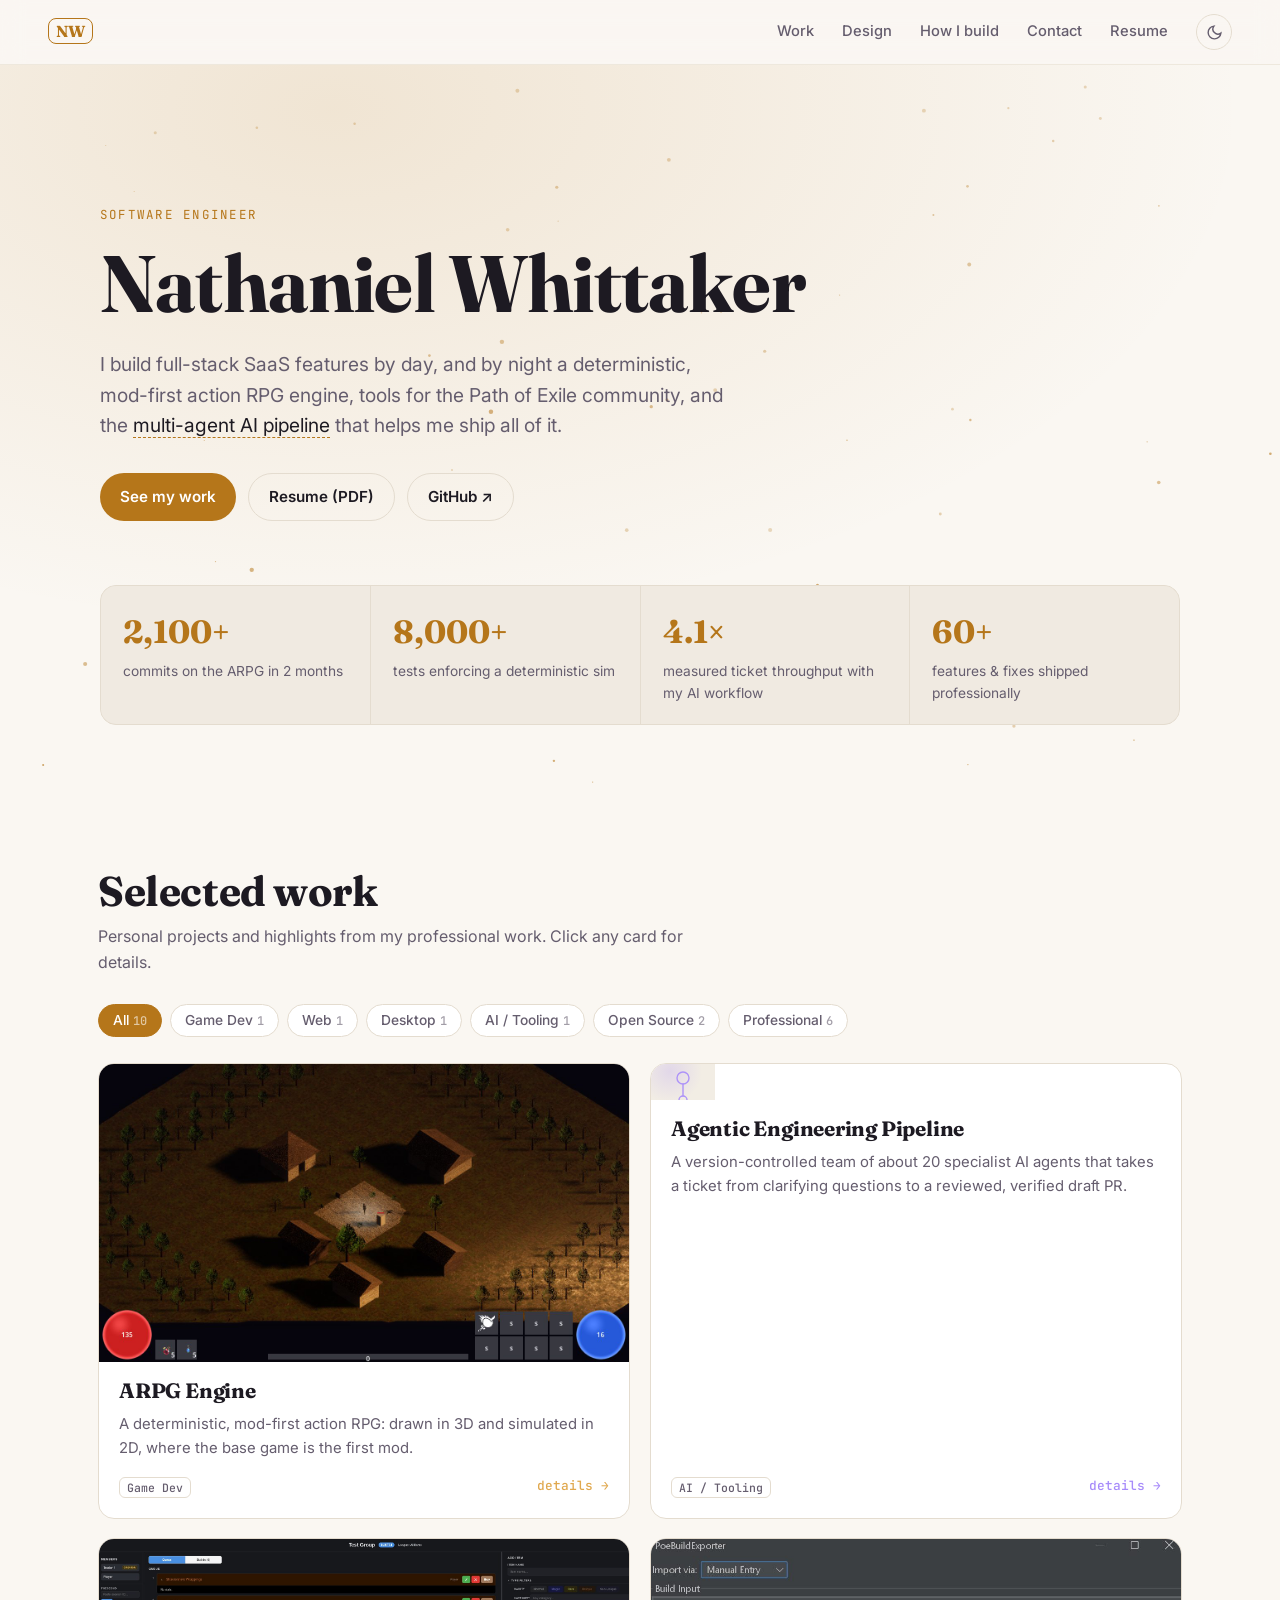
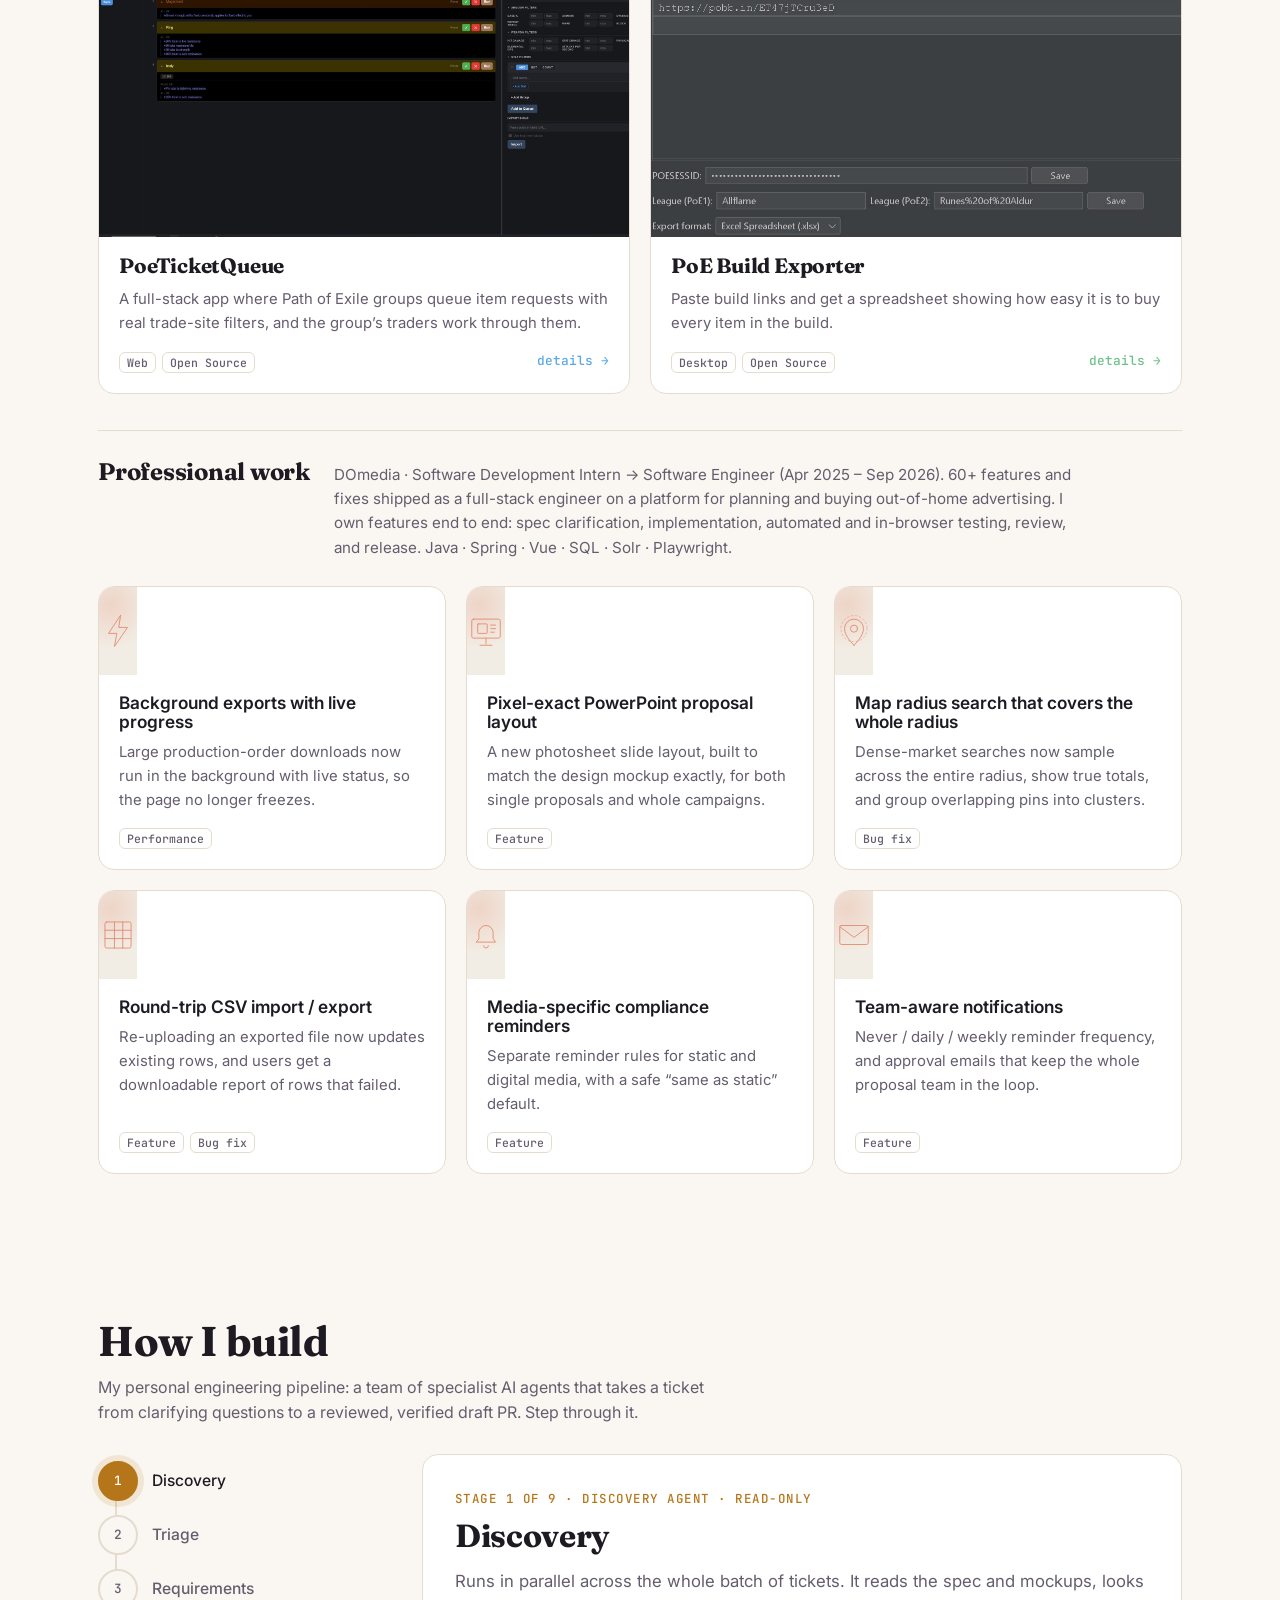
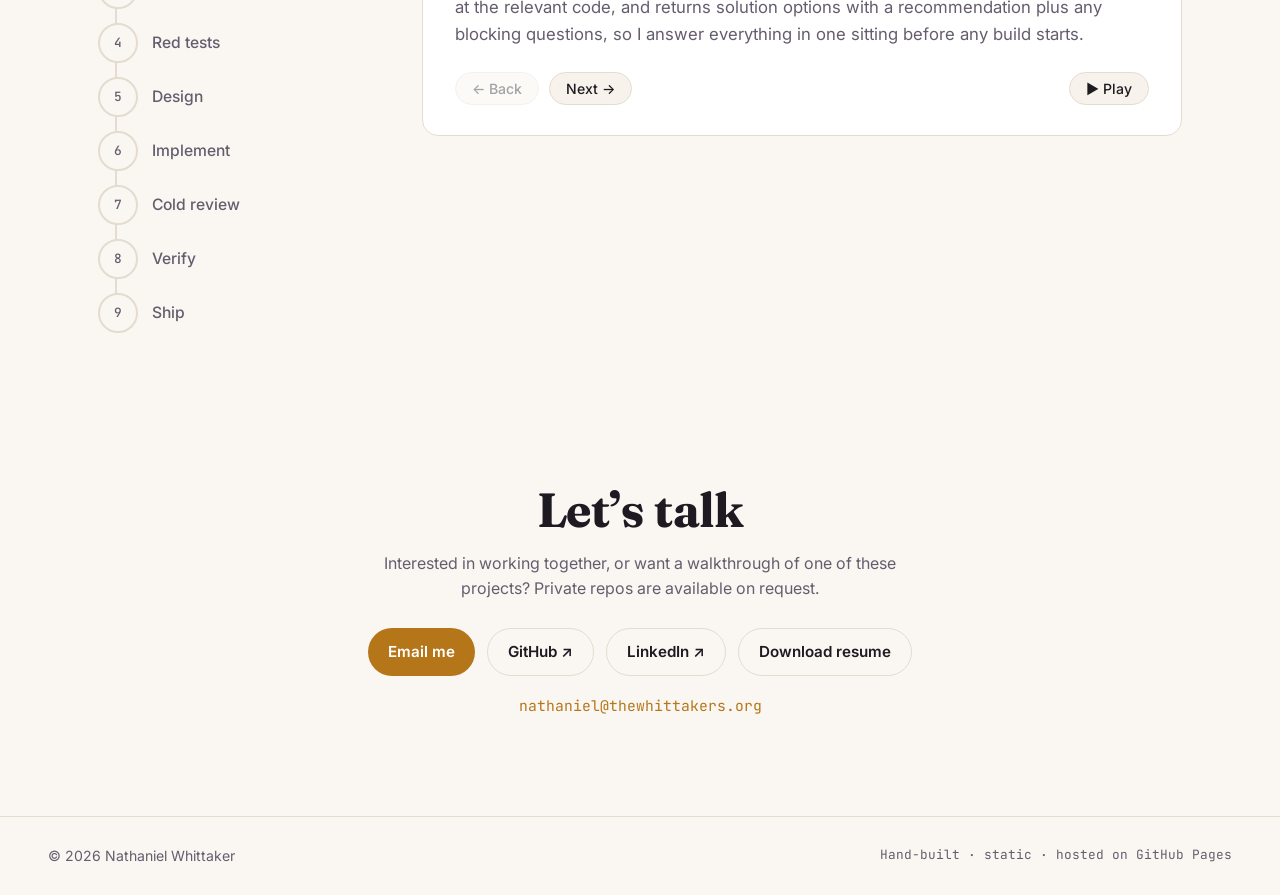
==== index.html @ 338451d9 "Initial portfolio site Static HTML/CSS/JS portfolio for GitHub Pages: projects, professional highlig" ====
<!doctype html>
<html lang="en">
<head>
  <meta charset="utf-8">
  <meta name="viewport" content="width=device-width, initial-scale=1">
  <title>Nathaniel Whittaker — Software Engineer</title>
  <meta name="description" content="Full-stack software engineer building SaaS products, game engines, and multi-agent AI development pipelines.">
  <meta property="og:title" content="Nathaniel Whittaker — Software Engineer">
  <meta property="og:description" content="Game engines, full-stack web apps, desktop tools, and agentic engineering pipelines.">
  <meta property="og:image" content="https://nathanielwhittaker.github.io/assets/img/arpg-01-town-overview.jpg">
  <link rel="icon" href="data:image/svg+xml,<svg xmlns='http://www.w3.org/2000/svg' viewBox='0 0 32 32'><rect width='32' height='32' rx='7' fill='%23141019'/><text x='16' y='22' font-size='16' font-family='Georgia,serif' font-weight='700' text-anchor='middle' fill='%23e0a84e'>NW</text></svg>">
  <link rel="preconnect" href="https://fonts.googleapis.com">
  <link rel="preconnect" href="https://fonts.gstatic.com" crossorigin>
  <link href="https://fonts.googleapis.com/css2?family=Fraunces:opsz,wght@9..144,500;9..144,700&family=Inter:wght@400;500;600&family=JetBrains+Mono:wght@400;500&display=swap" rel="stylesheet">
  <link rel="stylesheet" href="styles.css">
  <script>
    try { const t = localStorage.getItem('theme'); if (t) document.documentElement.dataset.theme = t; } catch (e) {}
  </script>
</head>
<body>
  <a class="skip" href="#work">Skip to projects</a>

  <header class="nav">
    <a class="brand" href="#top" aria-label="Home"><span class="brand-mark">NW</span></a>
    <nav>
      <a href="#work">Work</a>
      <a href="design.html">Design</a>
      <a href="#pipeline">How I build</a>
      <a href="#contact">Contact</a>
      <a href="assets/docs/Nathaniel-Whittaker-Resume.pdf" target="_blank" rel="noopener">Resume</a>
      <button class="theme-toggle" type="button" aria-label="Toggle color theme">
        <svg class="i-sun" viewBox="0 0 24 24" aria-hidden="true"><circle cx="12" cy="12" r="4"/><path d="M12 2v2M12 20v2M4.9 4.9l1.4 1.4M17.7 17.7l1.4 1.4M2 12h2M20 12h2M4.9 19.1l1.4-1.4M17.7 6.3l1.4-1.4"/></svg>
        <svg class="i-moon" viewBox="0 0 24 24" aria-hidden="true"><path d="M21 12.8A9 9 0 1 1 11.2 3a7 7 0 0 0 9.8 9.8z"/></svg>
      </button>
    </nav>
  </header>

  <main id="top">
    <section class="hero">
      <canvas id="embers" aria-hidden="true"></canvas>
      <div class="hero-inner">
        <p class="eyebrow">Software Engineer</p>
        <h1>Nathaniel Whittaker</h1>
        <p class="lede">I build full-stack SaaS features by day, and by night a deterministic, mod-first action RPG engine, tools for the Path of Exile community, and the <em>multi-agent AI pipeline</em> that helps me ship all of it.</p>
        <div class="hero-cta">
          <a class="btn btn-primary" href="#work">See my work</a>
          <a class="btn btn-ghost" href="assets/docs/Nathaniel-Whittaker-Resume.pdf" target="_blank" rel="noopener">Resume (PDF)</a>
          <a class="btn btn-ghost" href="https://github.com/nathanielwhittaker" target="_blank" rel="noopener">GitHub ↗</a>
        </div>
        <dl class="stats">
          <div><dt data-count="2100" data-suffix="+">0</dt><dd>commits on the ARPG in 2 months</dd></div>
          <div><dt data-count="8000" data-suffix="+">0</dt><dd>tests enforcing a deterministic sim</dd></div>
          <div><dt data-count="4.1" data-decimals="1" data-suffix="×">0</dt><dd>measured ticket throughput with my AI workflow</dd></div>
          <div><dt data-count="60" data-suffix="+">0</dt><dd>features &amp; fixes shipped professionally</dd></div>
        </dl>
      </div>
    </section>

    <section id="work" class="section">
      <div class="section-head">
        <h2>Selected work</h2>
        <p>Personal projects and highlights from my professional work. Click any card for details.</p>
      </div>
      <div class="filters" role="toolbar" aria-label="Filter projects"></div>
      <div class="grid" id="grid"></div>
    </section>

    <section id="pipeline" class="section">
      <div class="section-head">
        <h2>How I build</h2>
        <p>My personal engineering pipeline: a team of specialist AI agents that takes a ticket from clarifying questions to a reviewed, verified draft PR. Step through it.</p>
      </div>
      <div class="pipeline">
        <ol class="pipe-steps" role="tablist" aria-label="Pipeline stages"></ol>
        <div class="pipe-detail" role="tabpanel" aria-live="polite"></div>
      </div>
    </section>

    <section id="contact" class="section contact">
      <h2>Let’s talk</h2>
      <p>Interested in working together, or want a walkthrough of one of these projects? Private repos are available on request.</p>
      <div class="hero-cta">
        <a class="btn btn-primary" href="mailto:nathaniel@thewhittakers.org">Email me</a>
        <a class="btn btn-ghost" href="https://github.com/nathanielwhittaker" target="_blank" rel="noopener">GitHub ↗</a>
        <a class="btn btn-ghost" href="https://www.linkedin.com/in/nathaniel-whittaker-0b2863323" target="_blank" rel="noopener">LinkedIn ↗</a>
        <a class="btn btn-ghost" href="assets/docs/Nathaniel-Whittaker-Resume.pdf" download>Download resume</a>
      </div>
      <p class="email"><a href="mailto:nathaniel@thewhittakers.org">nathaniel@thewhittakers.org</a></p>
    </section>
  </main>

  <footer class="foot">
    <span>© <span id="year"></span> Nathaniel Whittaker</span>
    <span class="mono">Hand-built · static · hosted on GitHub Pages</span>
  </footer>

  <dialog id="modal" aria-labelledby="m-title">
    <button class="m-close" type="button" aria-label="Close">×</button>
    <div class="m-body"></div>
  </dialog>

  <script src="projects.js"></script>
  <script src="main.js"></script>
</body>
</html>
---- styles.css ----
:root {
  --bg: #0f0d13;
  --bg-2: #16131c;
  --card: #1b1722;
  --card-2: #221d2b;
  --line: #2e2838;
  --text: #ece7f2;
  --muted: #a59db1;
  --accent: #e0a84e;
  --accent-ink: #1a1206;
  --glow: rgba(224, 168, 78, .18);
  --shadow: 0 20px 50px -20px rgba(0, 0, 0, .7);
  --radius: 16px;
  --serif: 'Fraunces', Georgia, serif;
  --sans: 'Inter', system-ui, sans-serif;
  --mono: 'JetBrains Mono', ui-monospace, monospace;
  color-scheme: dark;
}
:root[data-theme="light"] {
  --bg: #faf7f2;
  --bg-2: #f2ede4;
  --card: #ffffff;
  --card-2: #f7f3ec;
  --line: #e4dccf;
  --text: #1d1a22;
  --muted: #655d6e;
  --accent: #b5761a;
  --accent-ink: #fff;
  --glow: rgba(181, 118, 26, .14);
  --shadow: 0 20px 50px -24px rgba(60, 40, 10, .35);
  color-scheme: light;
}

* { box-sizing: border-box; }
html { scroll-behavior: smooth; }
body {
  margin: 0; background: var(--bg); color: var(--text);
  font: 16px/1.6 var(--sans); -webkit-font-smoothing: antialiased;
}
img { max-width: 100%; display: block; }
a { color: inherit; }
h1, h2, h3 { font-family: var(--serif); font-weight: 700; line-height: 1.1; margin: 0; letter-spacing: -.01em; }
.mono { font-family: var(--mono); font-size: .8rem; }
.skip { position: absolute; left: -999px; }
.skip:focus { left: 16px; top: 16px; z-index: 99; background: var(--accent); color: var(--accent-ink); padding: 8px 12px; border-radius: 8px; }
:focus-visible { outline: 2px solid var(--accent); outline-offset: 3px; }

/* Nav */
.nav {
  position: sticky; top: 0; z-index: 20; display: flex; align-items: center; justify-content: space-between;
  padding: 14px clamp(16px, 4vw, 48px);
  background: color-mix(in srgb, var(--bg) 78%, transparent); backdrop-filter: blur(12px);
  border-bottom: 1px solid color-mix(in srgb, var(--line) 60%, transparent);
}
.brand-mark {
  font-family: var(--serif); font-weight: 700; color: var(--accent);
  border: 1.5px solid var(--accent); border-radius: 8px; padding: 2px 7px; text-decoration: none;
}
.brand { text-decoration: none; }
.nav nav { display: flex; align-items: center; gap: clamp(12px, 3vw, 28px); }
.nav nav a { text-decoration: none; color: var(--muted); font-size: .92rem; font-weight: 500; transition: color .2s; }
.nav nav a:hover { color: var(--text); }
.theme-toggle {
  background: none; border: 1px solid var(--line); border-radius: 999px; width: 36px; height: 36px;
  display: grid; place-items: center; cursor: pointer; color: var(--muted);
}
.theme-toggle svg { width: 17px; height: 17px; fill: none; stroke: currentColor; stroke-width: 2; stroke-linecap: round; }
.theme-toggle .i-moon { display: none; }
:root[data-theme="light"] .theme-toggle .i-sun { display: none; }
:root[data-theme="light"] .theme-toggle .i-moon { display: block; }

/* Hero */
.hero { position: relative; overflow: hidden; padding: clamp(72px, 12vw, 140px) clamp(16px, 4vw, 48px) 72px; }
.hero::before {
  content: ''; position: absolute; inset: -30% -10% auto; height: 120%;
  background: radial-gradient(ellipse at 30% 30%, var(--glow), transparent 60%);
  pointer-events: none;
}
#embers { position: absolute; inset: 0; width: 100%; height: 100%; pointer-events: none; }
.hero-inner { position: relative; max-width: 1080px; margin: 0 auto; }
.eyebrow { font-family: var(--mono); color: var(--accent); text-transform: uppercase; letter-spacing: .18em; font-size: .78rem; margin: 0 0 14px; }
.hero h1 { font-size: clamp(2.6rem, 7vw, 5rem); }
.lede { max-width: 640px; font-size: clamp(1.05rem, 2vw, 1.2rem); color: var(--muted); margin: 22px 0 32px; }
.lede em { color: var(--text); font-style: normal; border-bottom: 1px dashed var(--accent); }
.hero-cta { display: flex; gap: 12px; flex-wrap: wrap; }
.btn {
  display: inline-flex; align-items: center; gap: 6px; padding: 11px 20px; border-radius: 999px;
  font-weight: 600; font-size: .95rem; text-decoration: none; transition: transform .2s, box-shadow .2s, background .2s;
}
.btn-primary { background: var(--accent); color: var(--accent-ink); }
.btn-primary:hover { transform: translateY(-2px); box-shadow: 0 10px 24px -8px var(--accent); }
.btn-ghost { border: 1px solid var(--line); color: var(--text); }
.btn-ghost:hover { border-color: var(--accent); }
.stats {
  display: grid; grid-template-columns: repeat(4, 1fr); gap: 1px; margin: 64px 0 0;
  background: var(--line); border: 1px solid var(--line); border-radius: var(--radius); overflow: hidden;
}
.stats div { background: color-mix(in srgb, var(--bg-2) 90%, transparent); padding: 20px 22px; }
.stats dt { font-family: var(--serif); font-size: 2rem; font-weight: 700; color: var(--accent); }
.stats dd { margin: 2px 0 0; color: var(--muted); font-size: .86rem; }

/* Sections */
.section { max-width: 1180px; margin: 0 auto; padding: 72px clamp(16px, 4vw, 48px); }
.section-head { margin-bottom: 28px; }
.section-head h2 { font-size: clamp(1.9rem, 4vw, 2.6rem); }
.section-head p { color: var(--muted); max-width: 620px; margin: 10px 0 0; }

/* Filters */
.filters { display: flex; flex-wrap: wrap; gap: 8px; margin-bottom: 26px; }
.chip {
  font: 500 .86rem var(--sans); color: var(--muted); background: var(--card); border: 1px solid var(--line);
  border-radius: 999px; padding: 7px 14px; cursor: pointer; transition: all .2s;
}
.chip:hover { color: var(--text); border-color: var(--muted); }
.chip[aria-pressed="true"] { background: var(--accent); color: var(--accent-ink); border-color: var(--accent); }
.chip .n { opacity: .6; margin-left: 4px; font-family: var(--mono); font-size: .75rem; }

/* Grid + cards */
.grid { display: grid; grid-template-columns: repeat(6, 1fr); gap: 20px; }
.card {
  --a: var(--accent);
  grid-column: span 2; position: relative; display: flex; flex-direction: column; text-align: left;
  background: var(--card); border: 1px solid var(--line); border-radius: var(--radius); overflow: hidden;
  cursor: pointer; color: inherit; font: inherit; padding: 0;
  transition: transform .35s cubic-bezier(.2,.8,.2,1), border-color .25s, box-shadow .35s, opacity .35s;
  transform-style: preserve-3d; will-change: transform;
}
.card:not(.pro) { grid-column: span 3; }
.card:hover { border-color: color-mix(in srgb, var(--a) 60%, var(--line)); box-shadow: var(--shadow), 0 0 0 1px color-mix(in srgb, var(--a) 25%, transparent); }
.card::after {
  content: ''; position: absolute; inset: 0; pointer-events: none; opacity: 0; transition: opacity .3s;
  background: radial-gradient(400px circle at var(--mx, 50%) var(--my, 50%), color-mix(in srgb, var(--a) 16%, transparent), transparent 45%);
}
.card:hover::after { opacity: 1; }
.card.hide { display: none; }
.card.enter { animation: enter .45s cubic-bezier(.2,.8,.2,1) both; }
@keyframes enter { from { opacity: 0; transform: translateY(14px) scale(.98); } }

.thumb { aspect-ratio: 16 / 9; overflow: hidden; background: var(--bg-2); position: relative; }
.thumb img { width: 100%; height: 100%; object-fit: cover; object-position: top left; transition: transform .6s cubic-bezier(.2,.8,.2,1); }
.card:hover .thumb img { transform: scale(1.05); }
.thumb.glyph { display: grid; place-items: center; background:
  radial-gradient(circle at 30% 20%, color-mix(in srgb, var(--a) 22%, transparent), transparent 60%), var(--bg-2); }
.thumb.glyph svg { width: 64px; height: 64px; stroke: var(--a); fill: none; stroke-width: 1.4; stroke-linecap: round; stroke-linejoin: round; opacity: .9; }
.card.pro .thumb { aspect-ratio: auto; height: 88px; }
.card.pro .thumb.glyph svg { width: 38px; height: 38px; }
.card-body { padding: 18px 20px 20px; display: flex; flex-direction: column; gap: 10px; flex: 1; }
.card h3 { font-size: 1.3rem; }
.card.pro h3 { font-size: 1.08rem; font-family: var(--sans); font-weight: 600; letter-spacing: 0; }
.card p { margin: 0; color: var(--muted); font-size: .93rem; }
.tags { display: flex; flex-wrap: wrap; gap: 6px; margin-top: auto; padding-top: 6px; }
.tag { font: 500 .72rem var(--mono); color: var(--muted); border: 1px solid var(--line); border-radius: 6px; padding: 2px 7px; }
.more { font: 500 .8rem var(--mono); color: var(--a); }

.pro-head {
  grid-column: 1 / -1; display: grid; grid-template-columns: auto 1fr; gap: 6px 24px; align-items: baseline;
  padding: 28px 0 6px; border-top: 1px solid var(--line); margin-top: 16px;
}
.pro-head h3 { font-size: 1.5rem; }
.pro-head p { margin: 0; color: var(--muted); font-size: .95rem; max-width: 760px; }
.pro-head.hide { display: none; }

/* Pipeline */
.pipeline { display: grid; grid-template-columns: 300px 1fr; gap: 24px; align-items: start; }
.pipe-steps { list-style: none; margin: 0; padding: 0; position: relative; counter-reset: s; }
.pipe-steps::before { content: ''; position: absolute; left: 17px; top: 18px; bottom: 18px; width: 2px; background: var(--line); }
.pipe-steps .fill { position: absolute; left: 17px; top: 18px; width: 2px; background: var(--accent); transition: height .45s cubic-bezier(.2,.8,.2,1); }
.pipe-steps button {
  counter-increment: s; position: relative; display: flex; align-items: center; gap: 14px; width: 100%;
  background: none; border: 0; color: var(--muted); font: 500 .98rem var(--sans); padding: 7px 0; cursor: pointer; text-align: left;
}
.pipe-steps button::before {
  content: counter(s); flex: none; width: 36px; height: 36px; border-radius: 50%; display: grid; place-items: center;
  background: var(--bg); border: 2px solid var(--line); font: 500 .8rem var(--mono); transition: all .25s;
}
.pipe-steps button:hover { color: var(--text); }
.pipe-steps button.done::before { border-color: var(--accent); color: var(--accent); }
.pipe-steps button[aria-selected="true"] { color: var(--text); }
.pipe-steps button[aria-selected="true"]::before { background: var(--accent); border-color: var(--accent); color: var(--accent-ink); box-shadow: 0 0 0 6px var(--glow); }
.pipe-detail {
  position: sticky; top: 90px; background: var(--card); border: 1px solid var(--line); border-radius: var(--radius);
  padding: 30px 32px; min-height: 280px; display: flex; flex-direction: column;
}
.pipe-detail .who { font: 500 .78rem var(--mono); color: var(--accent); text-transform: uppercase; letter-spacing: .12em; }
.pipe-detail h3 { font-size: 2rem; margin: 8px 0 14px; }
.pipe-detail p { color: var(--muted); font-size: 1.05rem; margin: 0; }
.pipe-detail .anim { animation: enter .35s ease both; }
.pipe-nav { display: flex; gap: 10px; margin-top: auto; padding-top: 24px; align-items: center; }
.pipe-nav button { background: var(--card-2); border: 1px solid var(--line); color: var(--text); border-radius: 999px; padding: 7px 16px; cursor: pointer; font: 500 .88rem var(--sans); }
.pipe-nav button:hover:not(:disabled) { border-color: var(--accent); }
.pipe-nav button:disabled { opacity: .4; cursor: default; }
.pipe-nav .auto { margin-left: auto; }
.pipe-nav .auto[aria-pressed="true"] { background: var(--accent); color: var(--accent-ink); border-color: var(--accent); }

/* Contact / footer */
.contact { text-align: center; }
.contact h2 { font-size: clamp(2rem, 5vw, 3rem); }
.contact p { color: var(--muted); max-width: 520px; margin: 14px auto 26px; }
.contact .hero-cta { justify-content: center; }
.foot { display: flex; justify-content: space-between; flex-wrap: wrap; gap: 8px; padding: 28px clamp(16px, 4vw, 48px); border-top: 1px solid var(--line); color: var(--muted); font-size: .88rem; }

/* Modal */
dialog {
  width: min(920px, calc(100vw - 32px)); max-height: calc(100vh - 48px); padding: 0; border: 1px solid var(--line);
  border-radius: 20px; background: var(--card); color: var(--text); box-shadow: 0 40px 100px -20px rgba(0,0,0,.8); overflow: hidden;
}
dialog[open] { animation: pop .3s cubic-bezier(.2,.8,.2,1); }
dialog::backdrop { background: rgba(8, 6, 12, .7); backdrop-filter: blur(6px); }
@keyframes pop { from { opacity: 0; transform: translateY(20px) scale(.97); } }
.m-body { overflow-y: auto; max-height: calc(100vh - 48px); }
.m-close {
  position: absolute; top: 12px; right: 12px; z-index: 3; width: 38px; height: 38px; border-radius: 50%;
  border: 1px solid var(--line); background: color-mix(in srgb, var(--card) 85%, transparent); color: var(--text);
  font-size: 1.4rem; line-height: 1; cursor: pointer; backdrop-filter: blur(6px);
}
.gallery { position: relative; background: #000; aspect-ratio: 16 / 9; }
.gallery img { width: 100%; height: 100%; object-fit: contain; transition: opacity .3s; }
.gallery .g-btn {
  position: absolute; top: 50%; transform: translateY(-50%); width: 42px; height: 42px; border-radius: 50%;
  border: 0; background: rgba(0,0,0,.55); color: #fff; font-size: 1.3rem; cursor: pointer;
}
.gallery .prev { left: 12px; } .gallery .next { right: 12px; }
.dots { position: absolute; bottom: 12px; left: 0; right: 0; display: flex; justify-content: center; gap: 6px; }
.dots button { width: 8px; height: 8px; border-radius: 50%; border: 0; padding: 0; background: rgba(255,255,255,.4); cursor: pointer; }
.dots button[aria-current="true"] { background: #fff; width: 22px; border-radius: 4px; }
.m-content { padding: 28px 32px 32px; }
.m-content h2 { font-size: clamp(1.7rem, 4vw, 2.3rem); padding-right: 40px; }
.m-content .tagline { color: var(--muted); font-size: 1.08rem; margin: 10px 0 20px; }
.m-content p { color: var(--text); opacity: .88; }
.m-metrics { display: flex; flex-wrap: wrap; gap: 10px; margin: 20px 0; }
.m-metrics div { background: var(--card-2); border: 1px solid var(--line); border-radius: 12px; padding: 10px 16px; }
.m-metrics b { font-family: var(--serif); font-size: 1.3rem; color: var(--a, var(--accent)); display: block; }
.m-metrics span { color: var(--muted); font-size: .8rem; }
.m-content h4 { font: 600 .78rem var(--mono); text-transform: uppercase; letter-spacing: .14em; color: var(--muted); margin: 24px 0 10px; }
.m-content ul { margin: 0; padding-left: 0; list-style: none; display: grid; gap: 8px; }
.m-content li { padding-left: 22px; position: relative; }
.m-content li::before { content: '◆'; position: absolute; left: 0; top: 1px; color: var(--a, var(--accent)); font-size: .7rem; }
.m-links { display: flex; gap: 10px; flex-wrap: wrap; margin-top: 26px; }
.m-links span { color: var(--muted); font-size: .9rem; border: 1px dashed var(--line); border-radius: 999px; padding: 9px 16px; }

/* Responsive */
@media (max-width: 900px) {
  .grid { grid-template-columns: repeat(2, 1fr); }
  .card, .card:not(.pro) { grid-column: span 1; }
  .stats { grid-template-columns: repeat(2, 1fr); }
  .pipeline { grid-template-columns: 1fr; }
  .pipe-detail { position: static; }
  .pro-head { grid-template-columns: 1fr; }
}
@media (max-width: 600px) {
  .grid { grid-template-columns: 1fr; }
  .nav nav a:not(:last-of-type) { display: none; }
  .m-content { padding: 22px 20px 26px; }
  .pipe-steps { display: flex; overflow-x: auto; gap: 4px; padding-bottom: 8px; }
  .pipe-steps::before, .pipe-steps .fill { display: none; }
  .pipe-steps button { flex-direction: column; gap: 4px; font-size: .72rem; min-width: 72px; text-align: center; }
}
@media (prefers-reduced-motion: reduce) {
  *, *::before, *::after { animation: none !important; transition: none !important; }
  html { scroll-behavior: auto; }
}
.contact .email { margin-top: 18px; font-family: var(--mono); font-size: .92rem; }
.contact .email a { color: var(--accent); text-decoration: none; }
.contact .email a:hover { text-decoration: underline; }

/* ---------- Design rationale page ---------- */
.nav nav a[aria-current="page"] { color: var(--text); }
.hero-sm { padding-top: clamp(56px, 9vw, 104px); padding-bottom: 24px; }
.hero-sm h1 { font-size: clamp(2.3rem, 6vw, 4.2rem); }
.hero-sm .stats { margin-top: 44px; }
.eyebrow a { color: inherit; text-decoration: none; }
.eyebrow a:hover { text-decoration: underline; }
.section-head p b { color: var(--text); font-weight: 600; }

.adr-grid { display: grid; grid-template-columns: repeat(2, 1fr); gap: 20px; align-items: start; }
.adr {
  background: var(--card); border: 1px solid var(--line); border-radius: var(--radius);
  padding: 24px 26px 22px; display: flex; flex-direction: column; gap: 16px;
  animation: enter .45s cubic-bezier(.2,.8,.2,1) both;
}
.adr.hide, .evo.hide { display: none; }
.adr-meta { display: flex; flex-wrap: wrap; align-items: center; gap: 10px; font: 500 .74rem var(--mono); color: var(--muted); }
.adr-kind {
  display: inline-block; font: 500 .7rem var(--mono); text-transform: uppercase; letter-spacing: .1em;
  border-radius: 6px; padding: 2px 8px; border: 1px solid currentColor;
}
.adr-kind.technical { color: #6aa8e8; }
.adr-kind.game { color: var(--accent); }
:root[data-theme="light"] .adr-kind.technical { color: #2f6db0; }
.adr h3 { font-size: 1.45rem; margin-top: 8px; }
.adr dl { margin: 0; display: grid; gap: 4px; }
.adr dt { font: 600 .72rem var(--mono); text-transform: uppercase; letter-spacing: .14em; color: var(--muted); margin-top: 10px; }
.adr dt:first-child { margin-top: 0; }
.adr dd { margin: 0; font-size: .95rem; color: var(--text); opacity: .9; }
.adr code, .evo code { font: .85em var(--mono); background: var(--card-2); border: 1px solid var(--line); border-radius: 5px; padding: 0 5px; }
.opts { list-style: none; margin: 4px 0 0; padding: 0; display: grid; gap: 7px; }
.opts li { position: relative; padding-left: 24px; font-size: .92rem; }
.opts li::before { position: absolute; left: 0; top: 0; font: 600 .9rem var(--mono); }
.opts li.no::before { content: '✕'; color: var(--muted); }
.opts li.yes::before { content: '✓'; color: var(--accent); }
.opts li.no b { font-weight: 500; color: var(--muted); }
.opts li.yes b { font-weight: 600; }
.opts li span { color: var(--muted); }
.opts li.no span::before { content: '— '; }
.opts li.yes span { font: 500 .72rem var(--mono); color: var(--accent); text-transform: uppercase; letter-spacing: .1em; margin-left: 6px; }
.adr blockquote {
  margin: 4px 0 0; padding: 12px 16px; border-left: 3px solid var(--accent); background: var(--card-2);
  border-radius: 0 10px 10px 0; font: 500 1rem/1.5 var(--serif); font-style: italic;
}
.adr blockquote cite { display: block; margin-top: 6px; font: 500 .72rem var(--mono); font-style: normal; color: var(--muted); }

.evo-grid { display: grid; gap: 20px; }
.evo { background: var(--card); border: 1px solid var(--line); border-radius: var(--radius); padding: 24px 26px; }
.evo h3 { font-size: 1.35rem; display: flex; flex-wrap: wrap; align-items: center; gap: 12px; }
.evo ol { list-style: none; margin: 22px 0 0; padding: 0; display: grid; grid-auto-flow: column; grid-auto-columns: 1fr; gap: 14px; position: relative; }
.evo ol::before { content: ''; position: absolute; left: 6px; right: 6px; top: 6px; height: 2px; background: var(--line); }
.evo li { position: relative; padding-top: 24px; }
.evo li::before {
  content: ''; position: absolute; left: 0; top: 0; width: 14px; height: 14px; border-radius: 50%;
  background: var(--bg); border: 2px solid var(--muted);
}
.evo li.now::before { background: var(--accent); border-color: var(--accent); box-shadow: 0 0 0 5px var(--glow); }
.evo .when { display: block; font: 500 .72rem var(--mono); color: var(--muted); margin-bottom: 4px; }
.evo li b { display: block; font-weight: 600; }
.evo li:not(.now) b { color: var(--muted); }
.evo li p { margin: 4px 0 0; color: var(--muted); font-size: .9rem; }
.evo .lesson { margin: 20px 0 0; padding-top: 16px; border-top: 1px dashed var(--line); font-size: .95rem; }
.evo .lesson::before { content: 'Takeaway · '; font: 600 .72rem var(--mono); text-transform: uppercase; letter-spacing: .12em; color: var(--accent); }

@media (max-width: 900px) {
  .adr-grid { grid-template-columns: 1fr; }
  .evo ol { grid-auto-flow: row; grid-auto-columns: auto; gap: 18px; padding-left: 26px; }
  .evo ol::before { left: 6px; right: auto; top: 6px; bottom: 6px; width: 2px; height: auto; }
  .evo li { padding-top: 0; }
  .evo li::before { left: -26px; top: 3px; }
}
@media (max-width: 600px) {
  .adr, .evo { padding: 20px 18px; }
}
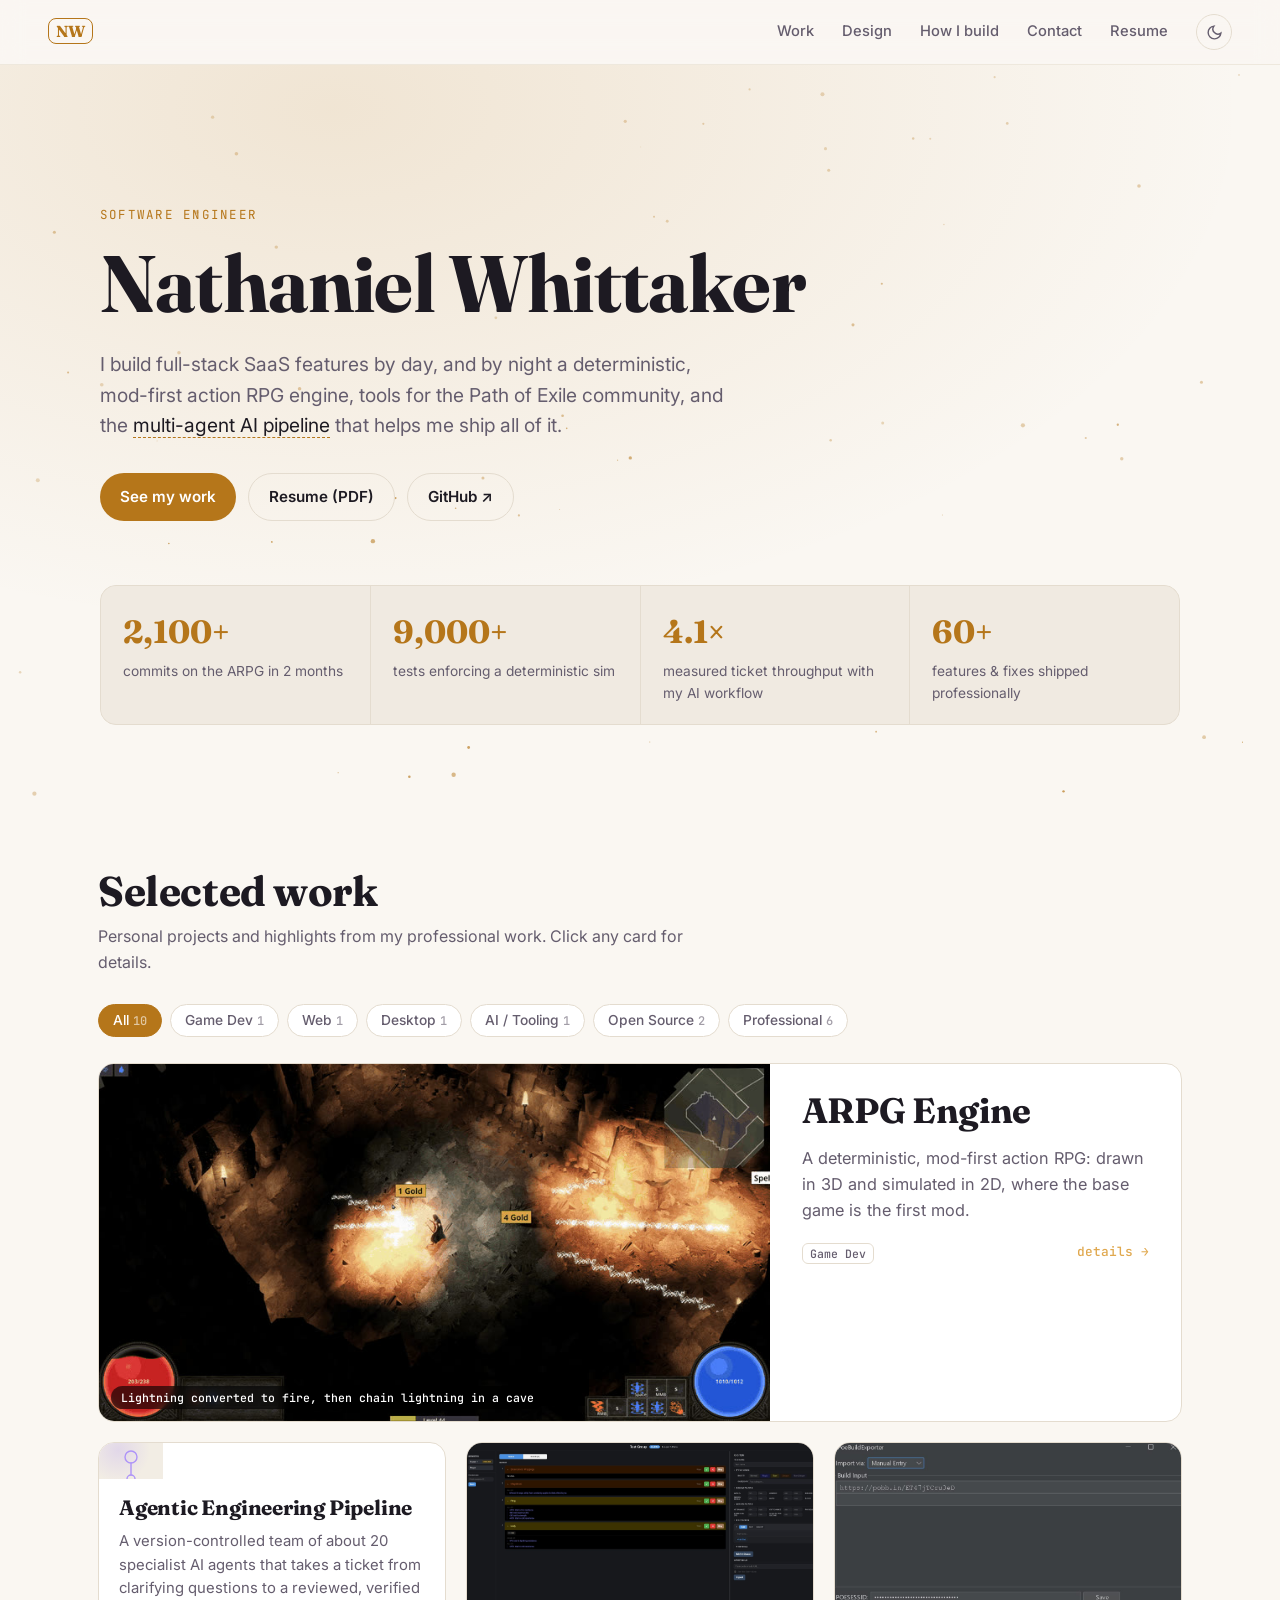
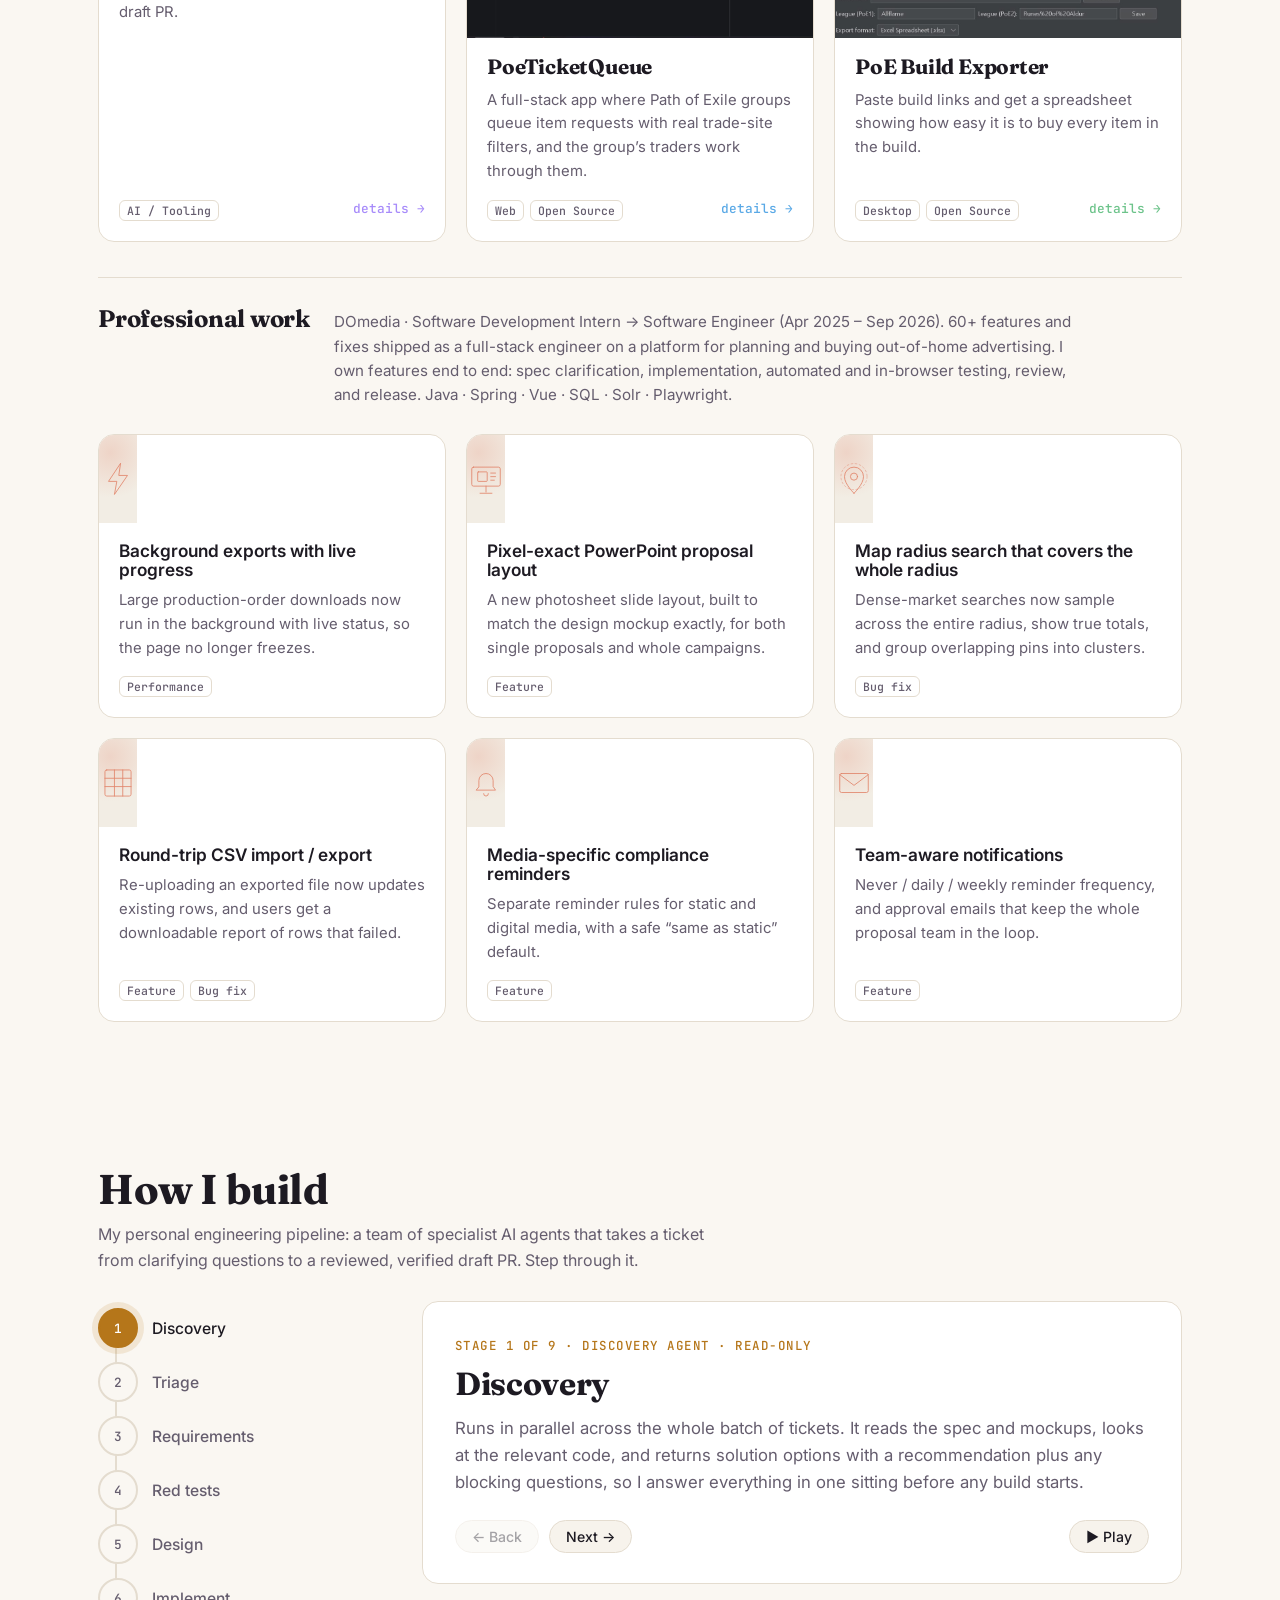
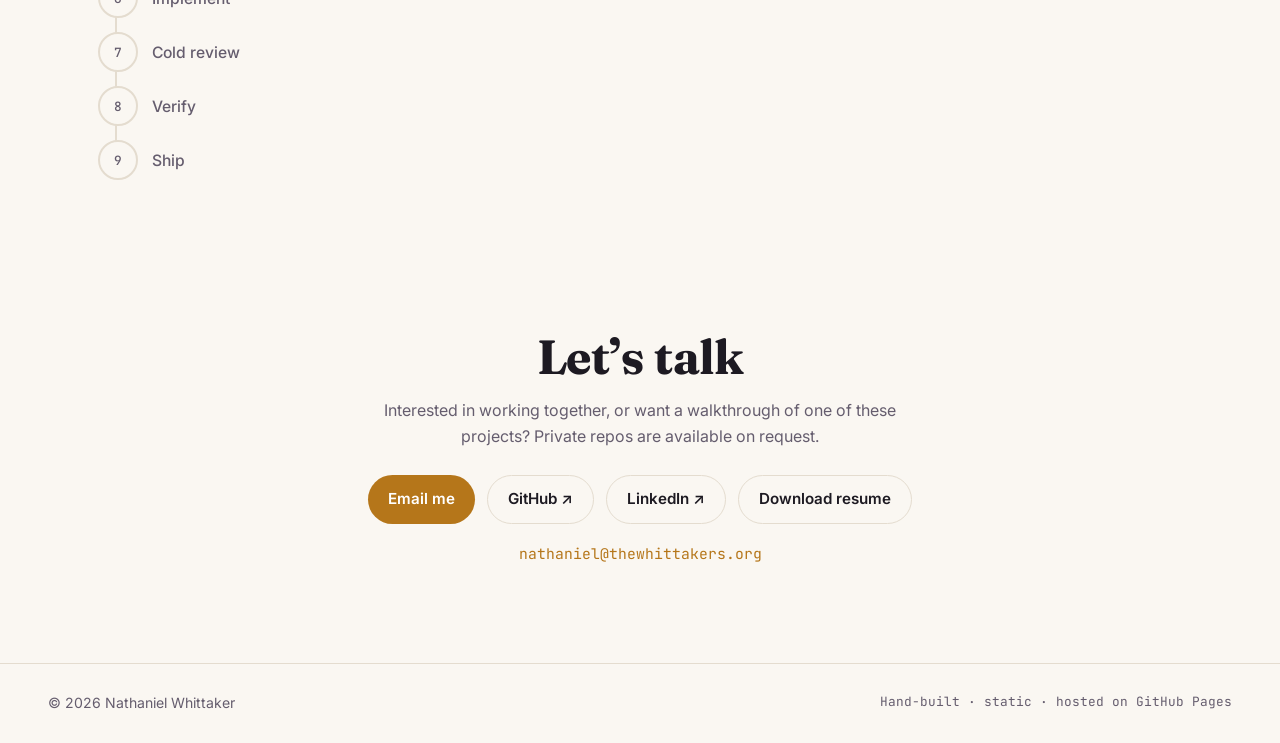
==== commit 0500ea4d: "Update ARPG test count to 9,000+ to match the devlog" ====
--- a/index.html
+++ b/index.html
@@ -49,7 +49,7 @@
         </div>
         <dl class="stats">
           <div><dt data-count="2100" data-suffix="+">0</dt><dd>commits on the ARPG in 2 months</dd></div>
-          <div><dt data-count="8000" data-suffix="+">0</dt><dd>tests enforcing a deterministic sim</dd></div>
+          <div><dt data-count="9000" data-suffix="+">0</dt><dd>tests enforcing a deterministic sim</dd></div>
           <div><dt data-count="4.1" data-decimals="1" data-suffix="×">0</dt><dd>measured ticket throughput with my AI workflow</dd></div>
           <div><dt data-count="60" data-suffix="+">0</dt><dd>features &amp; fixes shipped professionally</dd></div>
         </dl>
--- a/styles.css
+++ b/styles.css
@@ -337,3 +337,26 @@
 @media (max-width: 600px) {
   .adr, .evo { padding: 20px 18px; }
 }
+
+/* ---------- Gameplay clips + hero project card ---------- */
+.thumb video { width: 100%; height: 100%; object-fit: cover; display: block; transition: transform .6s cubic-bezier(.2,.8,.2,1); }
+.card:hover .thumb video { transform: scale(1.03); }
+.thumb .cap {
+  position: absolute; left: 12px; bottom: 12px; font: 500 .72rem var(--mono); color: #fff;
+  background: rgba(0, 0, 0, .62); backdrop-filter: blur(4px); padding: 4px 10px; border-radius: 999px; pointer-events: none;
+}
+.gallery .g-media { width: 100%; height: 100%; transition: opacity .3s; }
+.gallery video { width: 100%; height: 100%; object-fit: contain; display: block; }
+.dots button.is-video { box-shadow: inset 0 0 0 1.5px var(--a, var(--accent)); }
+
+.card.hero-card { grid-column: 1 / -1; flex-direction: row; }
+.card.hero-card .thumb { flex: 0 0 62%; aspect-ratio: 800 / 426; }
+.card.hero-card .card-body { justify-content: center; padding: 28px 32px; gap: 14px; }
+.card.hero-card h3 { font-size: clamp(1.6rem, 3vw, 2.2rem); }
+.card.hero-card p { font-size: 1.02rem; }
+.grid .card:not(.pro):not(.hero-card) { grid-column: span 2; }
+@media (max-width: 900px) {
+  .card.hero-card { grid-column: 1 / -1; flex-direction: column; }
+  .card.hero-card .thumb { flex: none; }
+  .grid .card:not(.pro):not(.hero-card) { grid-column: span 1; }
+}
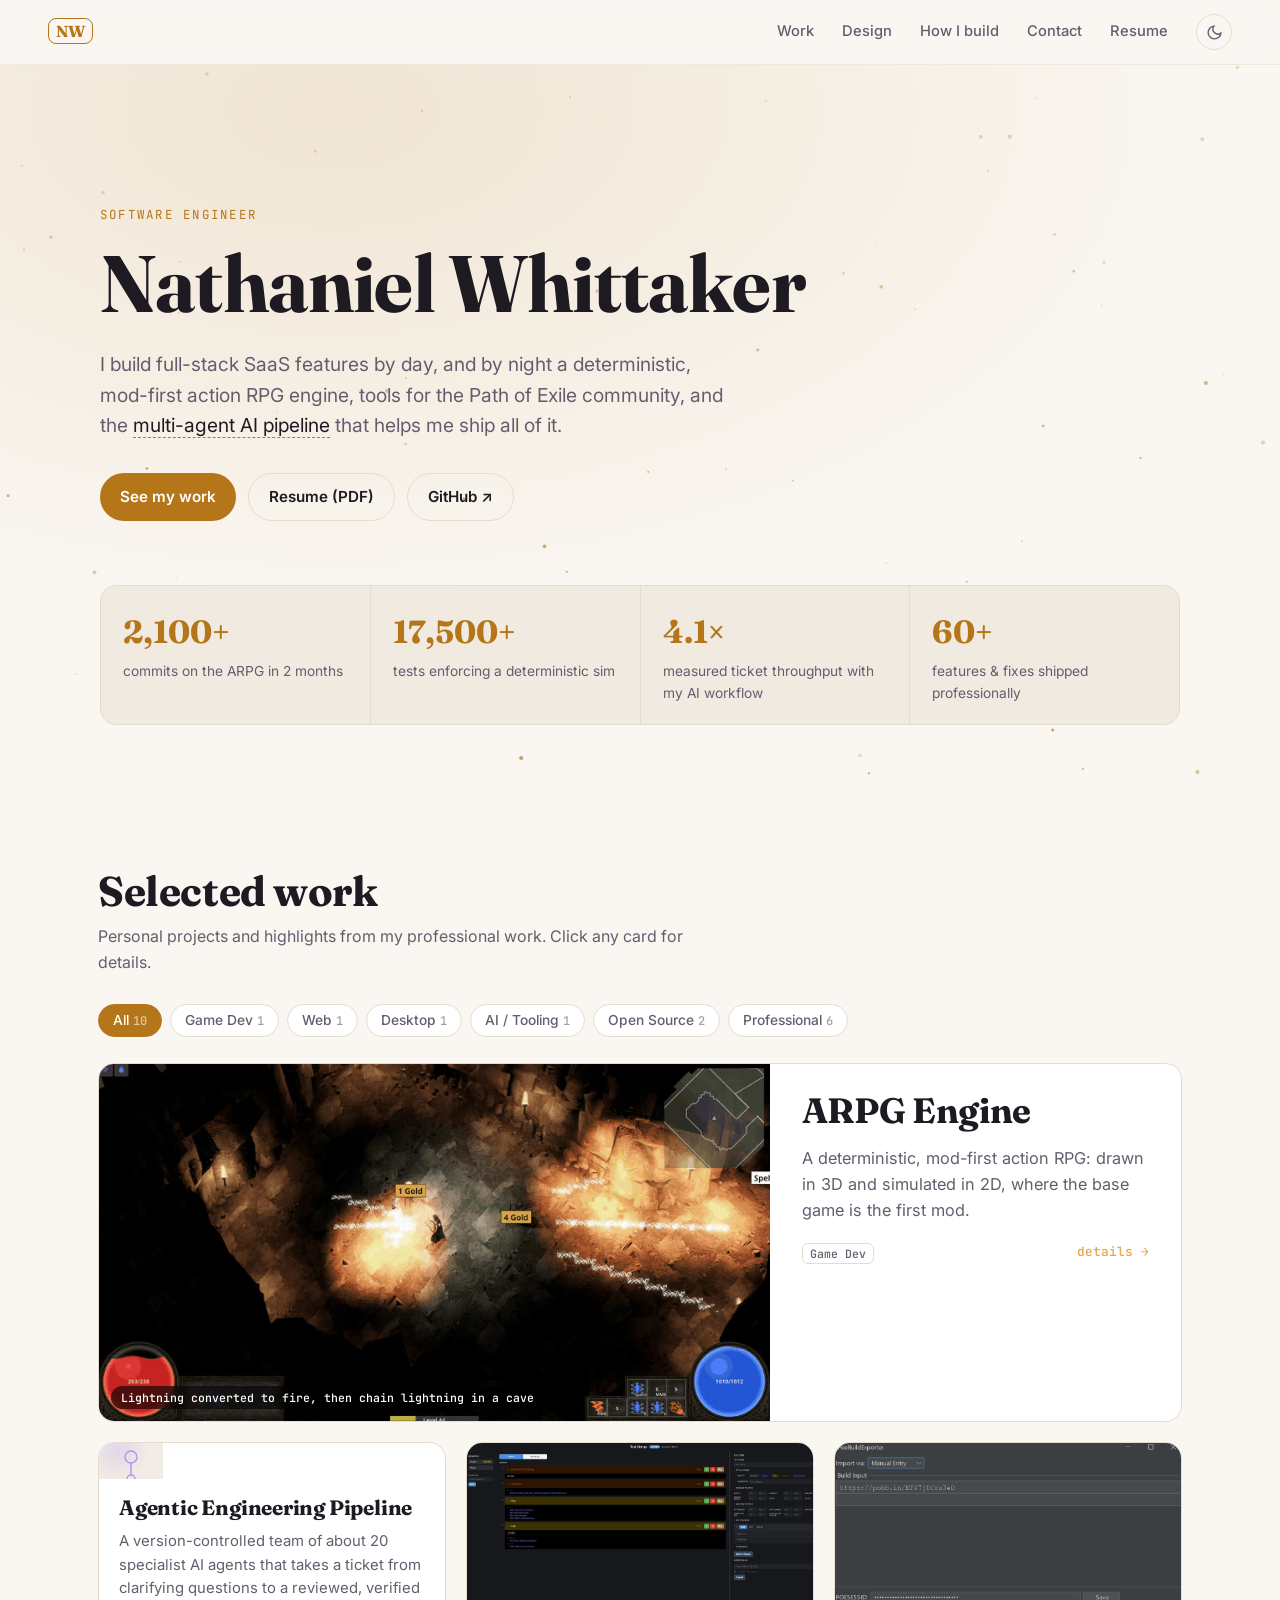
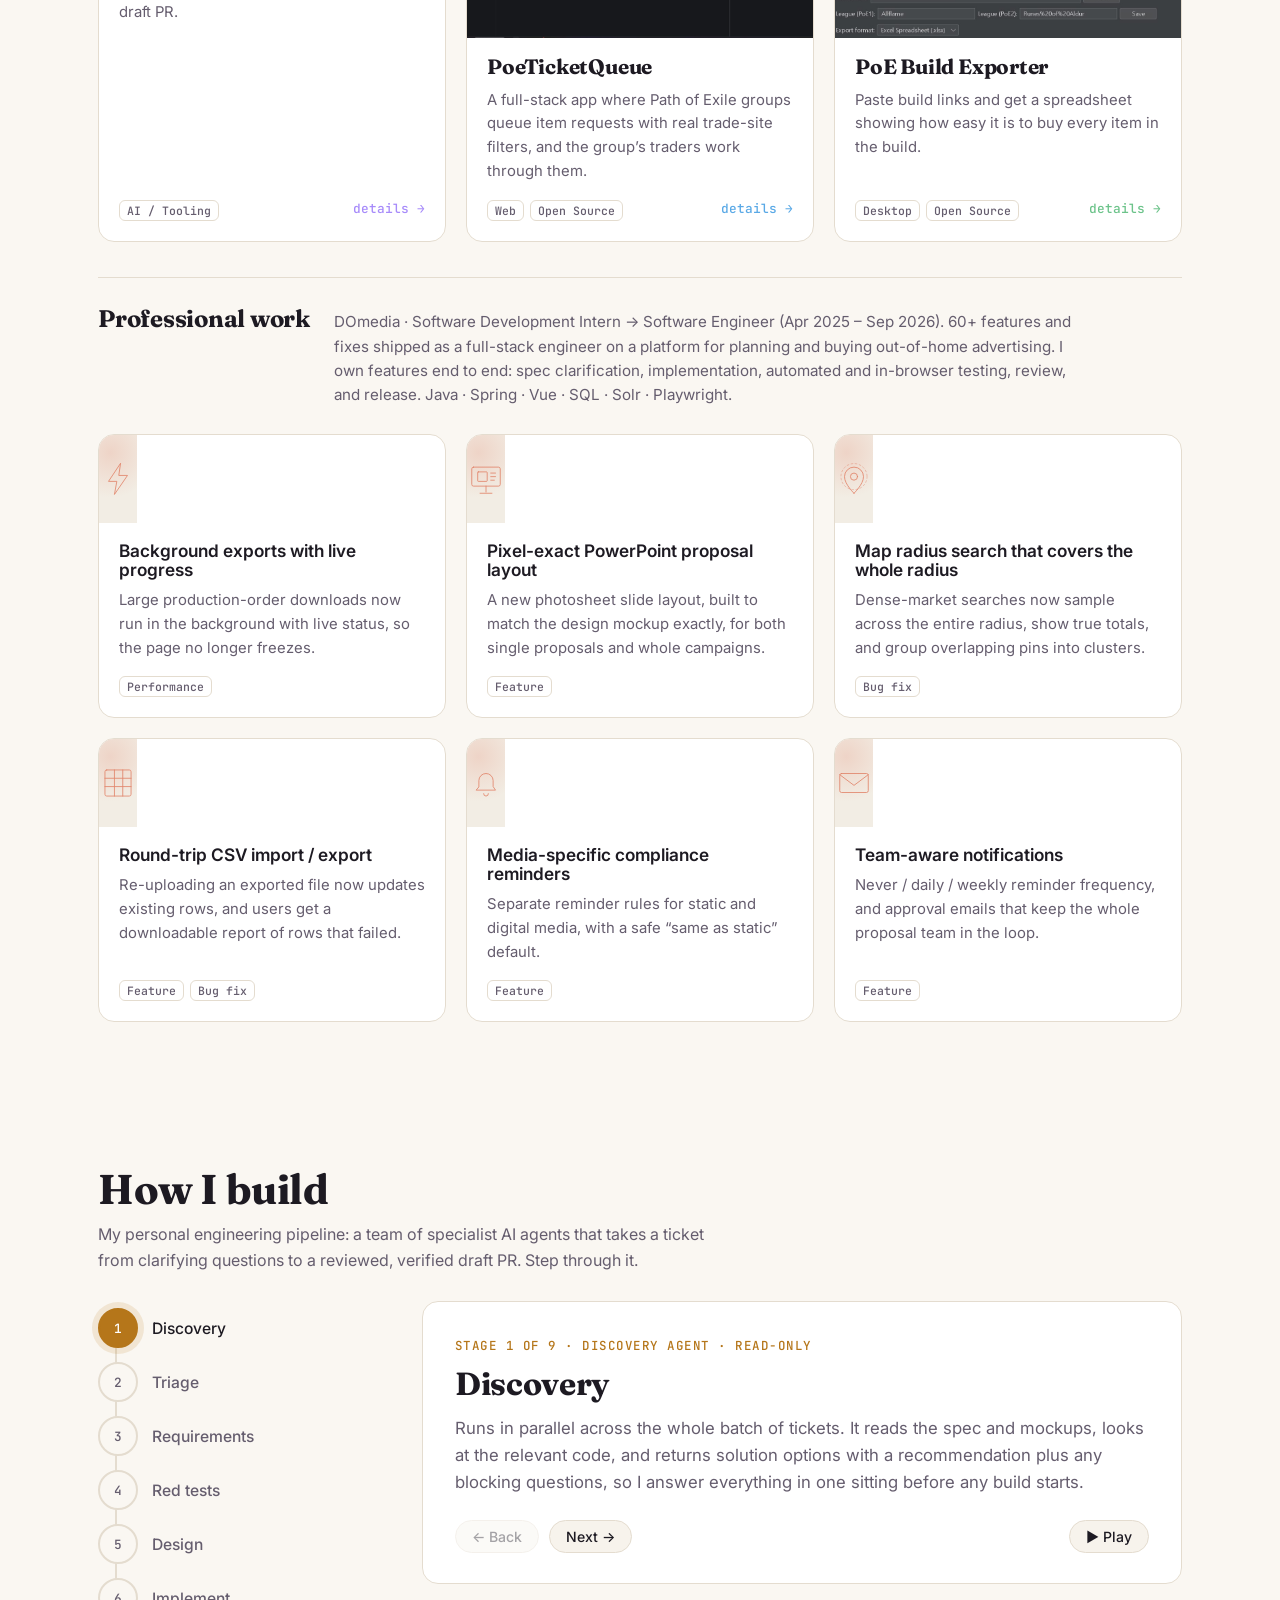
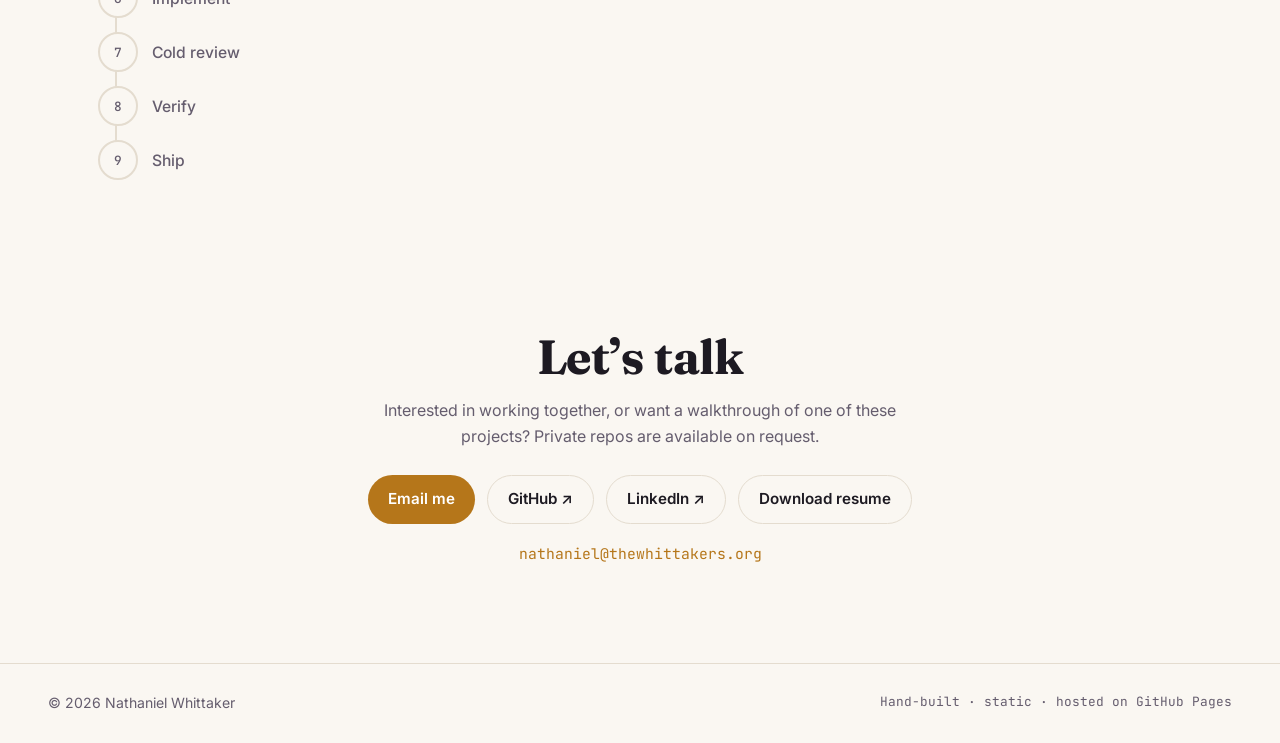
==== commit 822bec45: "Update ARPG test count to 17,500+ and add the 0.2.0 alpha to the blurb" ====
--- a/index.html
+++ b/index.html
@@ -49,7 +49,7 @@
         </div>
         <dl class="stats">
           <div><dt data-count="2100" data-suffix="+">0</dt><dd>commits on the ARPG in 2 months</dd></div>
-          <div><dt data-count="9000" data-suffix="+">0</dt><dd>tests enforcing a deterministic sim</dd></div>
+          <div><dt data-count="17500" data-suffix="+">0</dt><dd>tests enforcing a deterministic sim</dd></div>
           <div><dt data-count="4.1" data-decimals="1" data-suffix="×">0</dt><dd>measured ticket throughput with my AI workflow</dd></div>
           <div><dt data-count="60" data-suffix="+">0</dt><dd>features &amp; fixes shipped professionally</dd></div>
         </dl>
